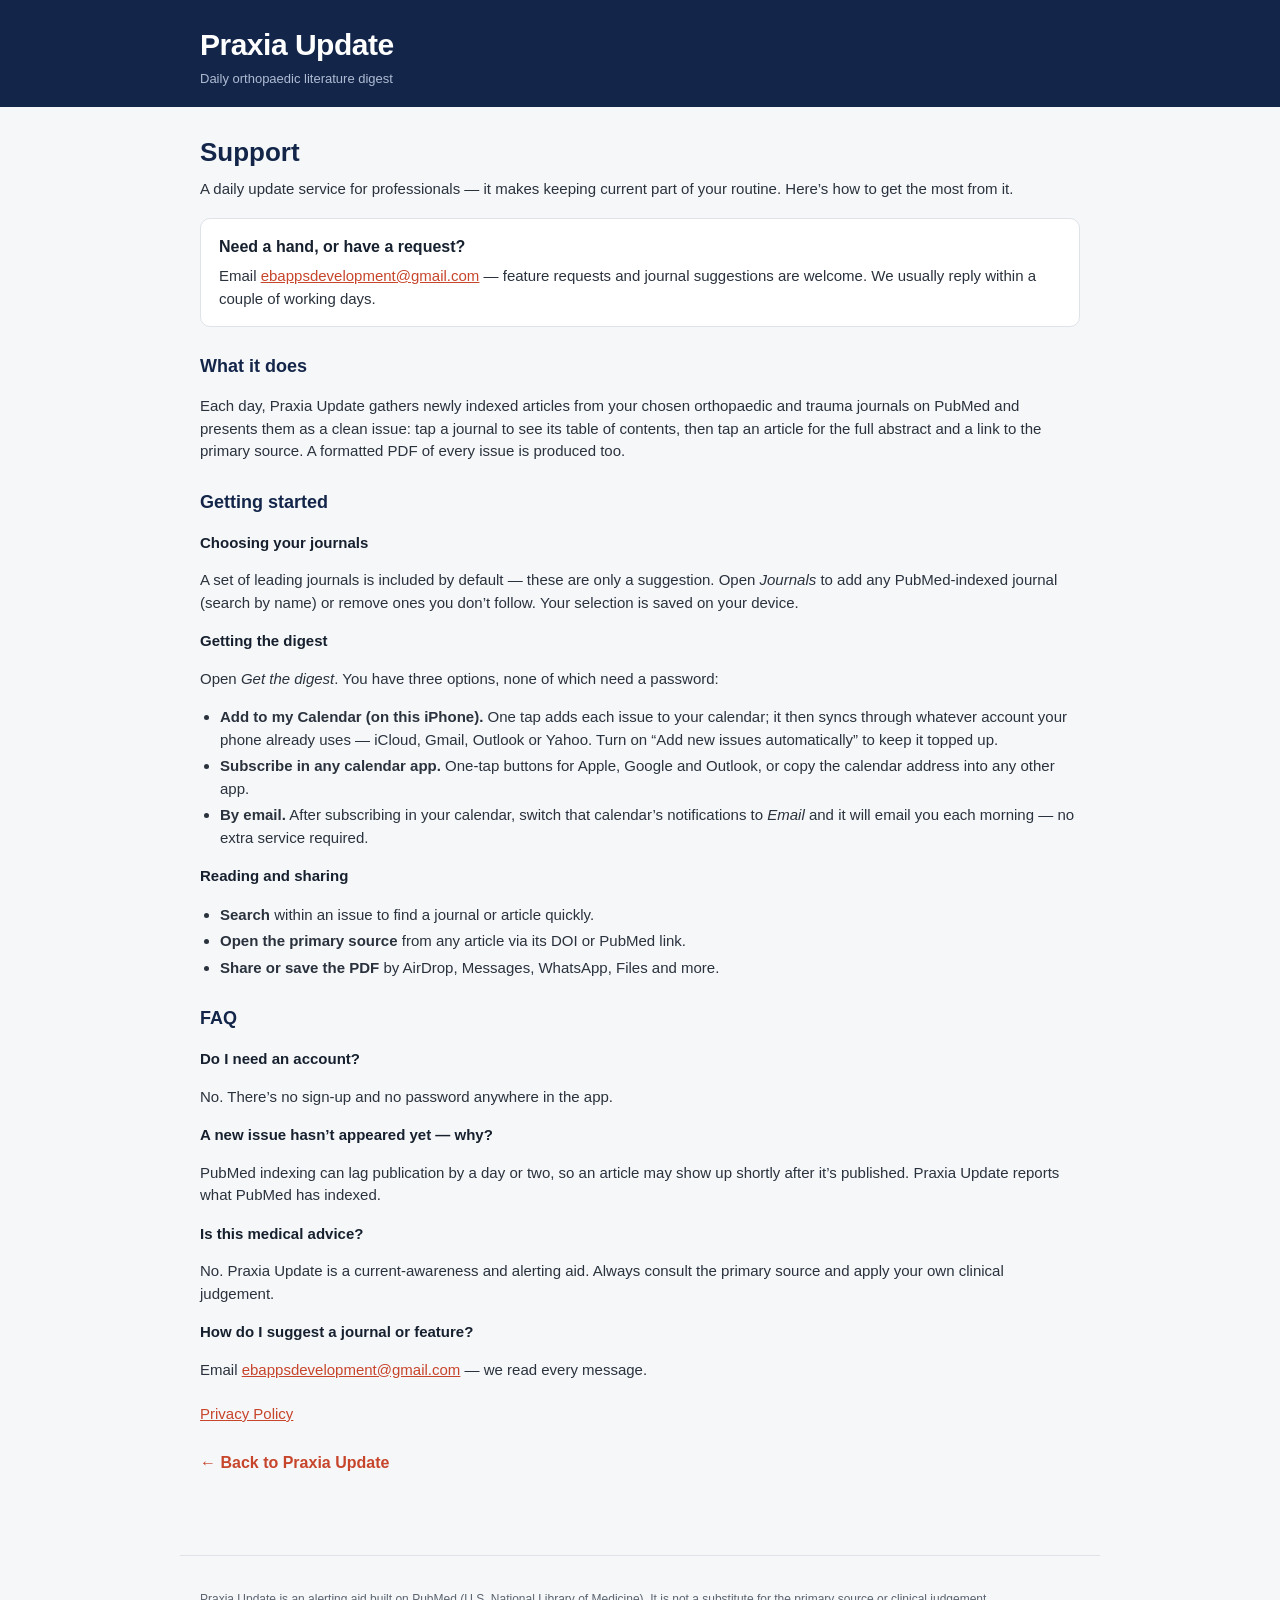
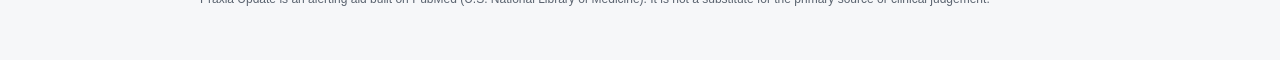
==== public/support.html @ 42ef3fd6 "Add Support and Privacy pages (contact: ebappsdevelopment@gmail.com) Static support.html + privacy.h" ====
<!DOCTYPE html>
<html lang="en">
<head>
<meta charset="utf-8" />
<meta name="viewport" content="width=device-width, initial-scale=1" />
<title>Support — Praxia Update</title>
<meta name="description" content="Help and support for Praxia Update — a daily orthopaedic literature digest." />
<link rel="stylesheet" href="styles.css" />
<style>
  .legal { padding: 26px 20px 60px; }
  .legal h1 { color: var(--navy); font-size: 26px; margin: 0 0 4px; }
  .legal h2 { color: var(--navy); font-size: 18px; margin: 26px 0 6px; }
  .legal h3 { color: var(--ink); font-size: 15px; margin: 16px 0 2px; }
  .legal p, .legal li { font-size: 15px; color: #2a323d; }
  .legal ul { padding-left: 20px; }
  .legal li { margin: 4px 0; }
  .lead { color: var(--muted); font-size: 15px; margin: 6px 0 0; }
  .contact-card { background: var(--card); border: 1px solid var(--line);
    border-radius: var(--radius); padding: 16px 18px; margin: 18px 0; }
  .backlink { display: inline-block; margin-top: 10px; font-weight: 600; text-decoration: none; }
</style>
</head>
<body>
<header class="masthead">
  <div class="wrap">
    <div class="brand">
      <h1>Praxia&nbsp;Update</h1>
      <p class="tagline">Daily orthopaedic literature digest</p>
    </div>
  </div>
</header>

<main class="wrap legal">
  <h1>Support</h1>
  <p class="lead">A daily update service for professionals — it makes keeping current part of
     your routine. Here’s how to get the most from it.</p>

  <div class="contact-card">
    <strong>Need a hand, or have a request?</strong>
    <p style="margin:6px 0 0">Email <a href="mailto:ebappsdevelopment@gmail.com">ebappsdevelopment@gmail.com</a>
       — feature requests and journal suggestions are welcome. We usually reply within a couple of working days.</p>
  </div>

  <h2>What it does</h2>
  <p>Each day, Praxia Update gathers newly indexed articles from your chosen orthopaedic and
     trauma journals on PubMed and presents them as a clean issue: tap a journal to see its
     table of contents, then tap an article for the full abstract and a link to the primary
     source. A formatted PDF of every issue is produced too.</p>

  <h2>Getting started</h2>
  <h3>Choosing your journals</h3>
  <p>A set of leading journals is included by default — these are only a suggestion. Open
     <em>Journals</em> to add any PubMed‑indexed journal (search by name) or remove ones you
     don’t follow. Your selection is saved on your device.</p>

  <h3>Getting the digest</h3>
  <p>Open <em>Get the digest</em>. You have three options, none of which need a password:</p>
  <ul>
    <li><strong>Add to my Calendar (on this iPhone).</strong> One tap adds each issue to your
        calendar; it then syncs through whatever account your phone already uses — iCloud,
        Gmail, Outlook or Yahoo. Turn on “Add new issues automatically” to keep it topped up.</li>
    <li><strong>Subscribe in any calendar app.</strong> One‑tap buttons for Apple, Google and
        Outlook, or copy the calendar address into any other app.</li>
    <li><strong>By email.</strong> After subscribing in your calendar, switch that calendar’s
        notifications to <em>Email</em> and it will email you each morning — no extra service
        required.</li>
  </ul>

  <h3>Reading and sharing</h3>
  <ul>
    <li><strong>Search</strong> within an issue to find a journal or article quickly.</li>
    <li><strong>Open the primary source</strong> from any article via its DOI or PubMed link.</li>
    <li><strong>Share or save the PDF</strong> by AirDrop, Messages, WhatsApp, Files and more.</li>
  </ul>

  <h2>FAQ</h2>
  <h3>Do I need an account?</h3>
  <p>No. There’s no sign‑up and no password anywhere in the app.</p>

  <h3>A new issue hasn’t appeared yet — why?</h3>
  <p>PubMed indexing can lag publication by a day or two, so an article may show up shortly
     after it’s published. Praxia Update reports what PubMed has indexed.</p>

  <h3>Is this medical advice?</h3>
  <p>No. Praxia Update is a current‑awareness and alerting aid. Always consult the primary
     source and apply your own clinical judgement.</p>

  <h3>How do I suggest a journal or feature?</h3>
  <p>Email <a href="mailto:ebappsdevelopment@gmail.com">ebappsdevelopment@gmail.com</a> — we read every message.</p>

  <p style="margin-top:22px"><a href="privacy.html">Privacy Policy</a></p>
  <a class="backlink" href="./">← Back to Praxia Update</a>
</main>

<footer class="wrap site-footer">
  <p>Praxia Update is an alerting aid built on PubMed (U.S. National Library of Medicine).
     It is not a substitute for the primary source or clinical judgement.</p>
</footer>
</body>
</html>
---- public/styles.css ----
:root {
  --navy: #13264A;
  --navy-2: #1d3461;
  --accent: #C7452B;
  --ink: #16202e;
  --muted: #5b6470;
  --line: #dfe3e8;
  --bg: #f6f7f9;
  --card: #ffffff;
  --radius: 10px;
  --wrap: 920px;
  --sans: -apple-system, BlinkMacSystemFont, "Segoe UI", Roboto, Helvetica, Arial, sans-serif;
}

* { box-sizing: border-box; }
html { -webkit-text-size-adjust: 100%; }
body {
  margin: 0; font-family: var(--sans); color: var(--ink);
  background: var(--bg); line-height: 1.5;
}
.wrap { max-width: var(--wrap); margin: 0 auto; padding: 0 20px; }
a { color: var(--accent); }

/* Masthead */
.masthead { background: var(--navy); color: #fff; }
.masthead .wrap {
  display: flex; align-items: flex-end; justify-content: space-between;
  gap: 16px; padding-top: 22px; padding-bottom: 18px; flex-wrap: wrap;
}
.masthead h1 { margin: 0; font-size: 30px; letter-spacing: -0.5px; }
.tagline { margin: 2px 0 0; color: #aebbd2; font-size: 13px; }
.issue-meta { text-align: right; color: #cdd6e6; font-size: 13px; }
.issue-meta strong { color: #fff; }

/* Toolbar */
.toolbar { background: var(--card); border-bottom: 1px solid var(--line);
  position: sticky; top: 0; z-index: 20; }
.toolbar-inner {
  display: flex; align-items: center; gap: 10px; padding-top: 12px;
  padding-bottom: 12px; flex-wrap: wrap;
}
.field { display: flex; flex-direction: column; font-size: 11px; color: var(--muted); }
.field span { margin-bottom: 2px; text-transform: uppercase; letter-spacing: .04em; }
select, input[type="search"], input[type="text"] {
  font: inherit; padding: 7px 10px; border: 1px solid var(--line);
  border-radius: 8px; background: #fff; color: var(--ink);
}
#search { flex: 1 1 220px; min-width: 160px; }
.btn {
  font: inherit; font-size: 14px; padding: 8px 14px; border-radius: 8px;
  border: 1px solid var(--line); background: #fff; color: var(--ink);
  cursor: pointer; text-decoration: none; display: inline-flex; align-items: center;
}
.btn:hover { border-color: var(--navy-2); }
.btn-accent { background: var(--accent); border-color: var(--accent); color: #fff; }
.btn-accent:hover { background: #ad3a23; border-color: #ad3a23; }
.link { background: none; border: none; color: var(--accent); cursor: pointer;
  font: inherit; padding: 0; }

/* Journals panel */
.journals-panel { padding: 14px 20px 18px; border-top: 1px solid var(--line);
  background: #fbfcfd; }
.muted { color: var(--muted); font-weight: 400; }
.journals-add { margin-bottom: 16px; }
.journals-add > label { font-size: 13px; display: block; margin-bottom: 6px; }
.add-row { display: flex; gap: 8px; }
.add-row input { flex: 1; }
.journal-results { margin-top: 10px; display: grid; gap: 6px; }
.jresult { display: flex; align-items: center; justify-content: space-between; gap: 12px;
  background: #fff; border: 1px solid var(--line); border-radius: 8px; padding: 8px 12px; font-size: 13px; }
.jresult button { flex: 0 0 auto; padding: 5px 12px; font-size: 13px; }

.journals-head { display: flex; justify-content: space-between; margin-bottom: 10px;
  font-size: 13px; color: var(--muted); }
.journals-grid { display: grid; grid-template-columns: repeat(auto-fill, minmax(260px, 1fr));
  gap: 4px 16px; }
.journal-row { display: flex; gap: 8px; align-items: center; font-size: 13px; cursor: pointer;
  padding: 3px 0; }
.journal-row .jrow-name { flex: 1; }
.journal-row input:disabled { opacity: .5; }
.pending-tag { color: var(--accent); font-size: 11px; font-weight: 600;
  background: #fbe7e2; border-radius: 4px; padding: 1px 6px; }
.jrow-remove { background: none; border: none; color: var(--muted); cursor: pointer;
  font-size: 18px; line-height: 1; padding: 0 4px; opacity: .55; }
.jrow-remove:hover { color: var(--accent); opacity: 1; }

.subs-sync { margin-top: 16px; background: #fff; border: 1px solid var(--accent);
  border-left-width: 3px; border-radius: 8px; padding: 12px 14px; font-size: 13px; }
.subs-sync p { margin: 0 0 10px; }
.subs-sync pre { margin: 12px 0 0; background: #0f1b33; color: #e8edf6; padding: 12px;
  border-radius: 8px; font-size: 12px; line-height: 1.45; overflow-x: auto;
  white-space: pre-wrap; word-break: break-word; max-height: 320px; }

/* Content */
main { padding: 22px 20px 40px; }
.status { color: var(--muted); padding: 30px 0; text-align: center; }
.summary-line { color: var(--muted); font-size: 14px; margin: 0 0 18px; }

.journal-section { margin-bottom: 26px; }
.journal-title {
  font-size: 16px; color: var(--navy); margin: 0 0 10px;
  padding-bottom: 6px; border-bottom: 2px solid var(--navy);
  display: flex; align-items: baseline; gap: 8px;
}
.journal-title .count { color: var(--muted); font-size: 13px; font-weight: 400; }

.article { background: var(--card); border: 1px solid var(--line);
  border-radius: var(--radius); padding: 14px 16px; margin-bottom: 10px; }
.article h3 { margin: 0; font-size: 15px; line-height: 1.35; }
.article h3 button {
  text-align: left; background: none; border: none; cursor: pointer; padding: 0;
  font: inherit; color: var(--ink); width: 100%;
}
.article h3 button:hover { color: var(--accent); }
.authors { color: var(--muted); font-size: 13px; font-style: italic; margin: 5px 0 0; }
.abstract { margin: 10px 0 0; font-size: 14px; color: #2a323d; white-space: pre-wrap; }
.abstract[hidden] { display: none; }
.article-links { margin-top: 10px; display: flex; gap: 14px; font-size: 13px; }
.article-links a { text-decoration: none; font-weight: 600; }
.toggle-hint { font-size: 12px; color: var(--muted); font-weight: 400; margin-left: 6px; }

.empty { background: #fff; border: 1px dashed var(--line); border-radius: var(--radius);
  padding: 28px; text-align: center; color: var(--muted); }

.site-footer { color: var(--muted); font-size: 12px; padding: 22px 20px 40px;
  border-top: 1px solid var(--line); margin-top: 20px; }

/* Newsstand (home) */
.newsstand { display: grid; grid-template-columns: repeat(auto-fill, minmax(300px, 1fr));
  gap: 12px; margin-bottom: 6px; }
.newsstand.dim { opacity: .65; }
.nostand-sep { margin: 20px 0 8px; font-size: 13px; }
.jcard { display: flex; align-items: center; gap: 12px; width: 100%; text-align: left;
  cursor: pointer; background: var(--card); border: 1px solid var(--line);
  border-radius: var(--radius); padding: 13px 14px; font: inherit; color: inherit;
  transition: border-color .15s, transform .05s; }
.jcard:hover:not(:disabled) { border-color: var(--navy-2); }
.jcard:active:not(:disabled) { transform: translateY(1px); }
.jcard.is-empty { cursor: default; }
.jcard-badge { flex: 0 0 auto; width: 44px; height: 44px; border-radius: 10px; color: #fff;
  font-weight: 700; font-size: 15px; display: flex; align-items: center; justify-content: center;
  letter-spacing: .3px; position: relative; overflow: hidden; }
/* When journal-icons/<key>.png exists it overlays the monogram tile (white bg for logos). */
.jcard-badge.has-img { background: #fff !important; border: 1px solid var(--line); }
.jbadge-img { position: absolute; inset: 0; width: 100%; height: 100%; object-fit: contain;
  padding: 4px; background: #fff; display: none; }
.jcard-badge.has-img .jbadge-img { display: block; }
.jcard-body { flex: 1; min-width: 0; display: flex; flex-direction: column; gap: 2px; }
.jcard-name { font-weight: 600; color: var(--navy); line-height: 1.25; }
.jcard-edition { font-size: 12.5px; color: var(--muted); }
.jcard-count { flex: 0 0 auto; min-width: 28px; text-align: center; font-weight: 700;
  color: var(--a, var(--navy)); font-size: 18px; }
.jcard.is-empty .jcard-count { color: var(--muted); font-weight: 400; }

/* Journal contents (table of contents) */
.toc-head { margin-bottom: 10px; }
.back { background: none; border: none; color: var(--accent); font: inherit; font-weight: 600;
  cursor: pointer; padding: 4px 0; }
.toc-title { display: flex; align-items: center; gap: 12px; margin-top: 6px; }
.toc-journal { display: block; font-size: 19px; font-weight: 700; color: var(--navy); line-height: 1.2; }
.toc-edition { display: block; font-size: 13px; color: var(--muted); margin-top: 1px; }
.toc-section-label { font-size: 12px; text-transform: uppercase; letter-spacing: .06em;
  color: var(--muted); margin: 20px 0 8px; padding-bottom: 5px; border-bottom: 1px solid var(--line); }
.article h4 { margin: 0; font-size: 15px; line-height: 1.35; }
.article h4 button { text-align: left; background: none; border: none; cursor: pointer; padding: 0;
  font: inherit; color: var(--ink); width: 100%; font-weight: 600; }
.article h4 button:hover { color: var(--accent); }
.meta-line { margin: 6px 0 0; font-size: 13px; color: var(--muted); }
.meta-line a { color: var(--accent); font-weight: 600; text-decoration: none; }
.meta-line a:hover { text-decoration: underline; }

/* Modal */
.modal { position: fixed; inset: 0; background: rgba(19,38,74,.55);
  display: flex; align-items: center; justify-content: center; padding: 20px; z-index: 50; }
.modal[hidden] { display: none; }
.modal-card { background: #fff; border-radius: 14px; max-width: 480px; width: 100%;
  padding: 24px; position: relative; }
.modal-card h2 { margin: 0 0 8px; color: var(--navy); }
.modal-card ol { padding-left: 18px; font-size: 14px; color: #2a323d; }
.modal-close { position: absolute; top: 10px; right: 14px; background: none; border: none;
  font-size: 26px; line-height: 1; cursor: pointer; color: var(--muted); }
.copy-row { display: flex; gap: 8px; margin-top: 10px; }
.copy-row input { flex: 1; }
.digest-h { margin: 14px 0 2px; font-size: 14px; color: var(--navy); }
.digest-p { margin: 0; font-size: 13px; color: var(--muted); }
.digest-hint { margin: 7px 0 0; font-size: 11.5px; color: var(--muted); }
.digest-sep { border: none; border-top: 1px solid var(--line); margin: 18px 0 0; }
.digest-actions { display: flex; gap: 8px; flex-wrap: wrap; margin-top: 10px; }
.digest-actions .btn { text-decoration: none; }

@media (max-width: 560px) {
  .masthead h1 { font-size: 24px; }
  .issue-meta { text-align: left; }
}
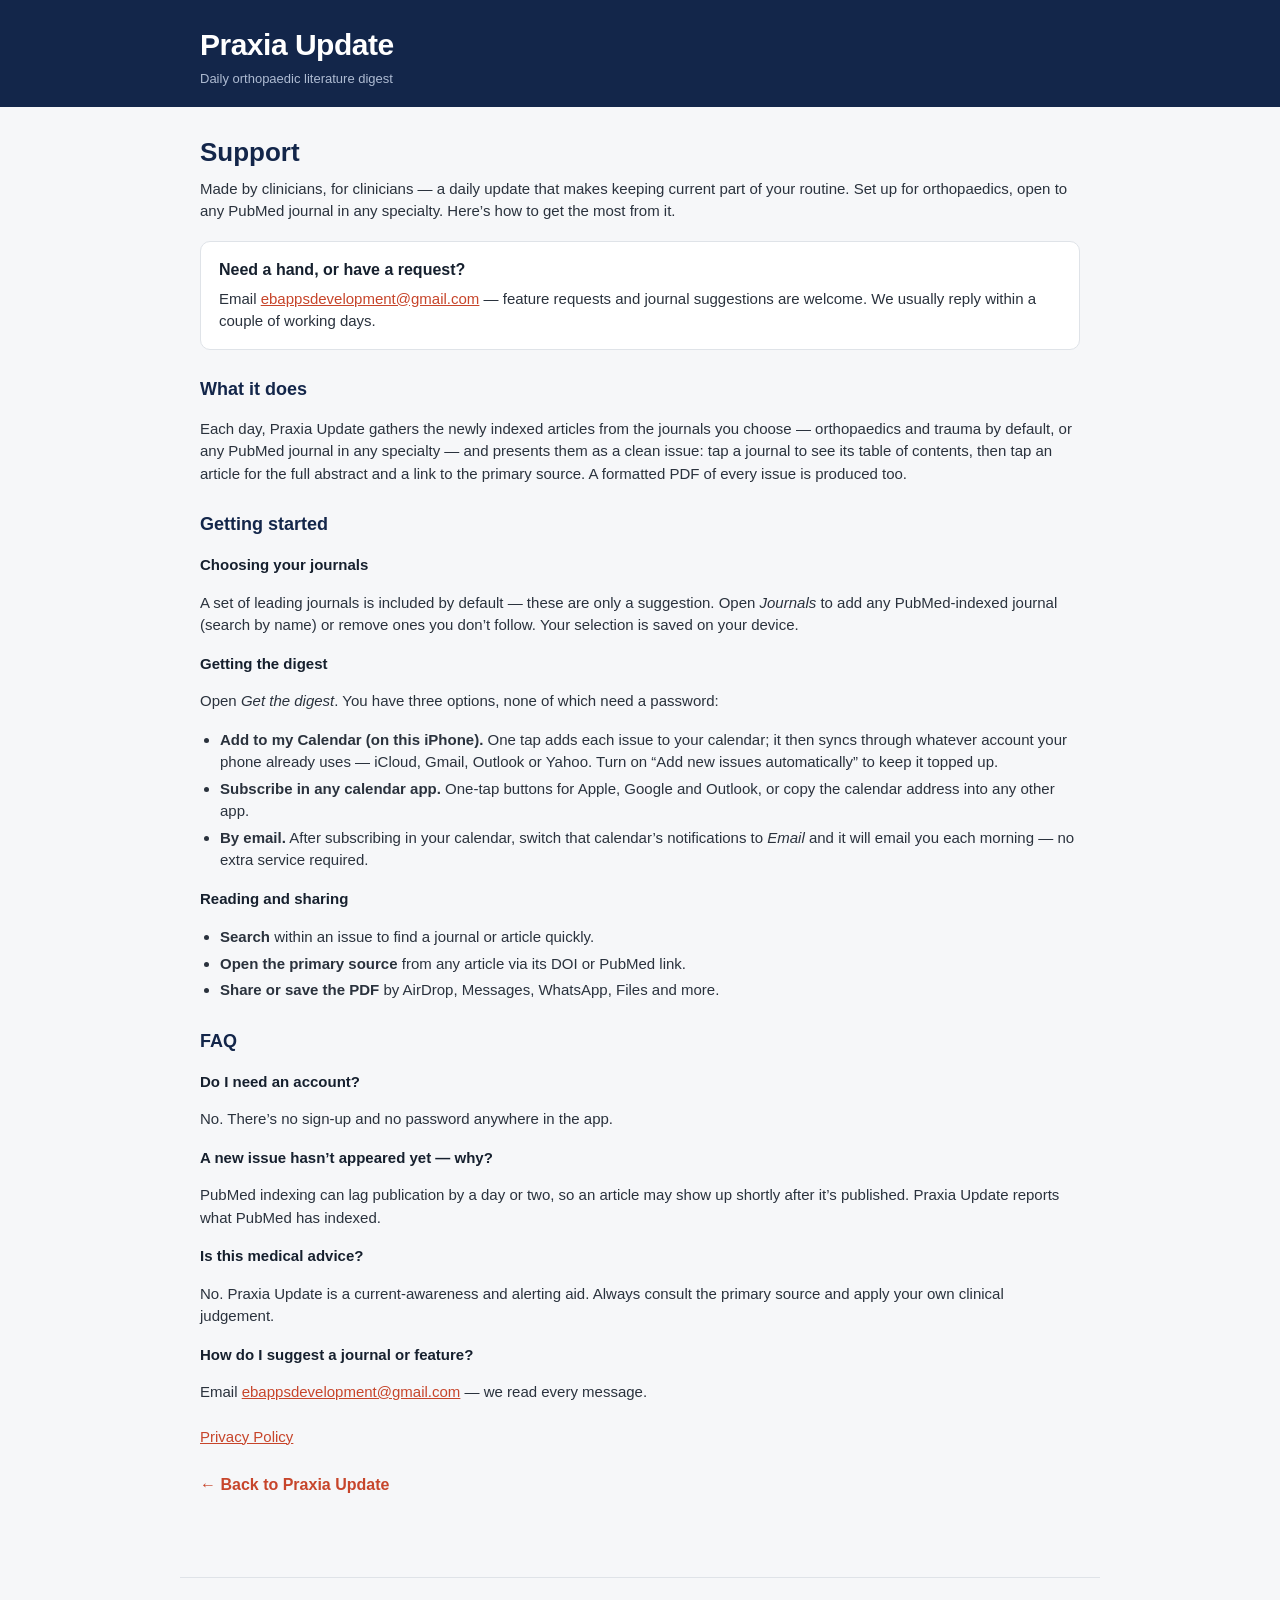
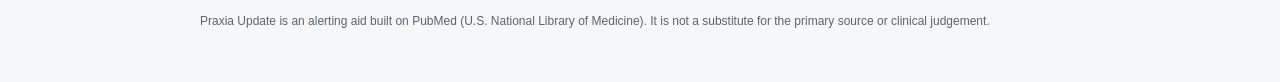
==== commit b0adc4fb: "Reposition copy: 'by clinicians, for clinicians', broaden beyond orthopaedics Home title/meta/taglin" ====
--- a/public/support.html
+++ b/public/support.html
@@ -32,8 +32,9 @@
 
 <main class="wrap legal">
   <h1>Support</h1>
-  <p class="lead">A daily update service for professionals — it makes keeping current part of
-     your routine. Here’s how to get the most from it.</p>
+  <p class="lead">Made by clinicians, for clinicians — a daily update that makes keeping current
+     part of your routine. Set up for orthopaedics, open to any PubMed journal in any specialty.
+     Here’s how to get the most from it.</p>
 
   <div class="contact-card">
     <strong>Need a hand, or have a request?</strong>
@@ -42,10 +43,11 @@
   </div>
 
   <h2>What it does</h2>
-  <p>Each day, Praxia Update gathers newly indexed articles from your chosen orthopaedic and
-     trauma journals on PubMed and presents them as a clean issue: tap a journal to see its
-     table of contents, then tap an article for the full abstract and a link to the primary
-     source. A formatted PDF of every issue is produced too.</p>
+  <p>Each day, Praxia Update gathers the newly indexed articles from the journals you choose —
+     orthopaedics and trauma by default, or any PubMed journal in any specialty — and presents
+     them as a clean issue: tap a journal to see its table of contents, then tap an article for
+     the full abstract and a link to the primary source. A formatted PDF of every issue is
+     produced too.</p>
 
   <h2>Getting started</h2>
   <h3>Choosing your journals</h3>
